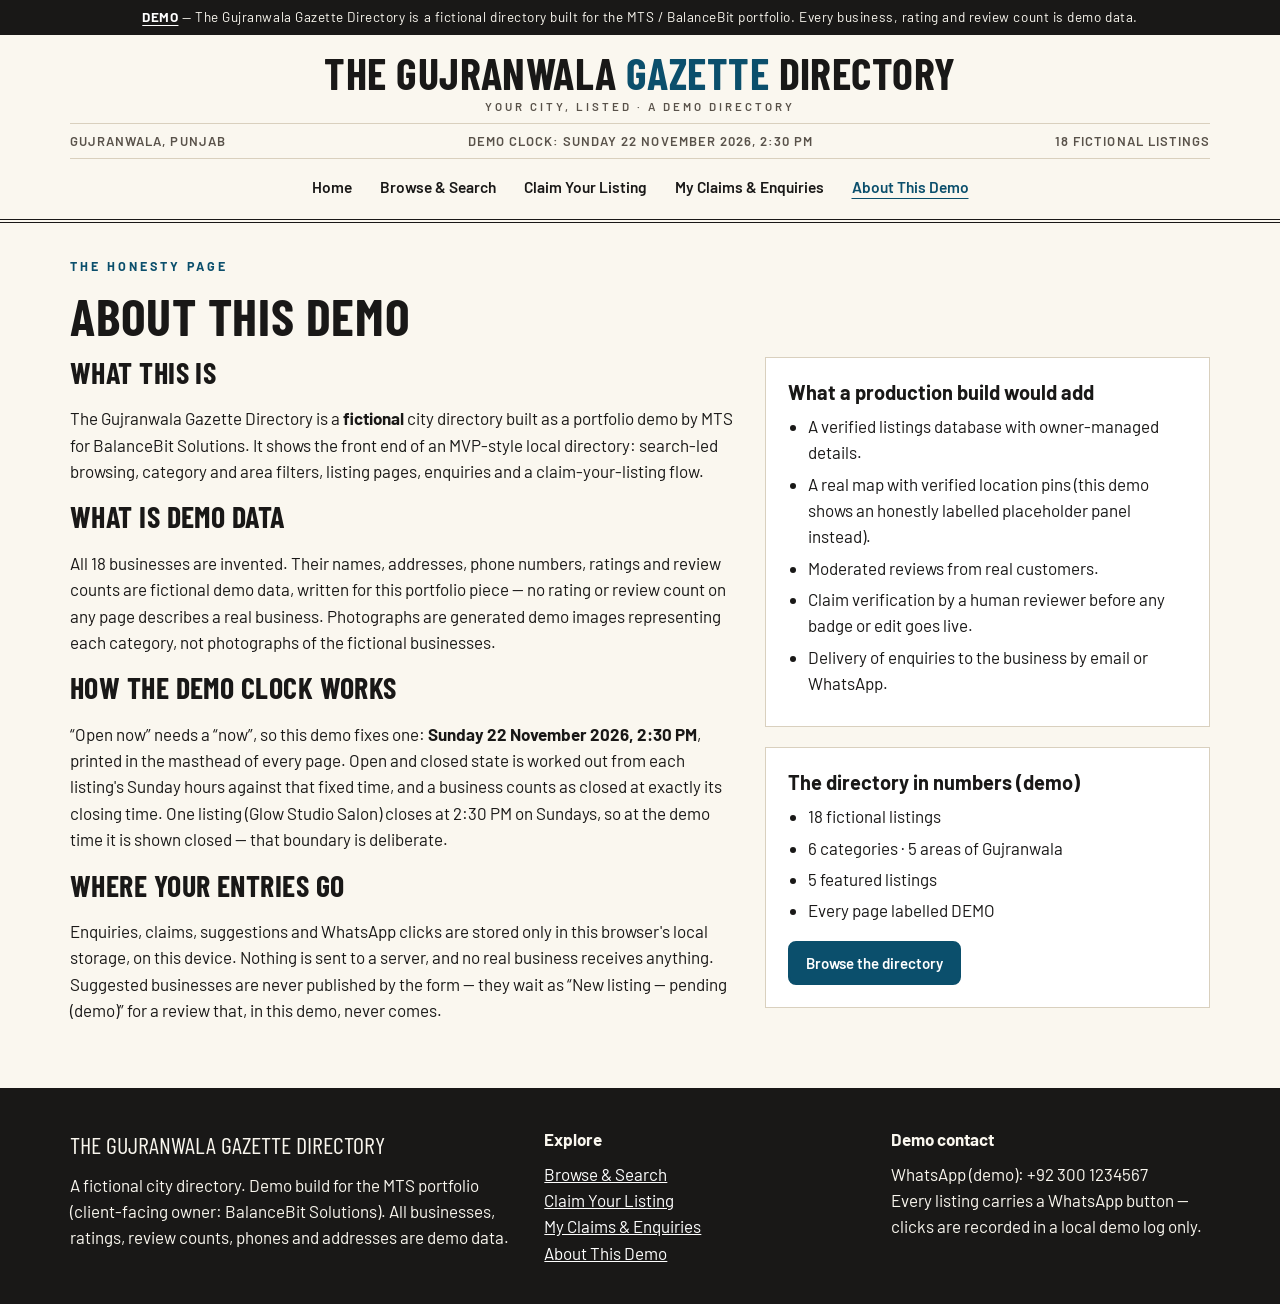
==== about.html @ 7ad53799 "Queue #11: Gujranwala Gazette Directory demo — 6 pages, 18 fictional listings, claim/enquiry flows, " ====
<!DOCTYPE html>
<html lang="en">
<head>
<meta charset="utf-8">
<meta name="viewport" content="width=device-width, initial-scale=1">
<title>About This Demo — Gujranwala Gazette Directory (Demo)</title>
<meta name="description" content="DEMO honesty page: what this fictional Gujranwala directory is, how its demo data, clock, claims and enquiries work, and what a production build would add.">
<link rel="icon" href="assets/favicon.svg" type="image/svg+xml">
<link rel="preconnect" href="https://fonts.googleapis.com">
<link rel="preconnect" href="https://fonts.gstatic.com" crossorigin>
<link href="https://fonts.googleapis.com/css2?family=Barlow+Condensed:wght@600;700&family=Barlow:wght@400;600;700&display=swap" rel="stylesheet">
<link rel="stylesheet" href="css/style.css">
</head>
<body>
<a class="skip" href="#main">Skip to content</a>
<div class="demo-bar"><strong>DEMO</strong> — The Gujranwala Gazette Directory is a fictional directory built for the MTS / BalanceBit portfolio. Every business, rating and review count is demo data.</div>
<header class="site"><div class="wrap">
  <div class="mast"><a class="logo" href="index.html">The Gujranwala <em>Gazette</em> Directory<small>Your city, listed · A demo directory</small></a></div>
  <div class="dateline"><span>Gujranwala, Punjab</span><span>Demo clock: <span data-clock></span></span><span>18 fictional listings</span></div>
  <nav class="main" aria-label="Main">
    <a href="index.html">Home</a>
    <a href="browse.html">Browse &amp; Search</a>
    <a href="claim.html">Claim Your Listing</a>
    <a href="mine.html" data-nav-mine>My Claims &amp; Enquiries</a>
    <a href="about.html" aria-current="page">About This Demo</a>
  </nav>
</div></header>
<main id="main"><section class="band" style="padding-top:34px"><div class="wrap">
  <p class="eyebrow">The honesty page</p>
  <h1 style="font-size:clamp(34px,4.6vw,52px)">About this demo</h1>
  <div class="cols">
    <div>
      <h2 style="font-size:30px">What this is</h2>
      <p>The Gujranwala Gazette Directory is a <strong>fictional</strong> city directory built as a portfolio demo by MTS for BalanceBit Solutions. It shows the front end of an MVP-style local directory: search-led browsing, category and area filters, listing pages, enquiries and a claim-your-listing flow.</p>
      <h2 style="font-size:30px">What is demo data</h2>
      <p>All 18 businesses are invented. Their names, addresses, phone numbers, ratings and review counts are fictional demo data, written for this portfolio piece — no rating or review count on any page describes a real business. Photographs are generated demo images representing each category, not photographs of the fictional businesses.</p>
      <h2 style="font-size:30px">How the demo clock works</h2>
      <p>“Open now” needs a “now”, so this demo fixes one: <strong><span data-clock></span></strong>, printed in the masthead of every page. Open and closed state is worked out from each listing's Sunday hours against that fixed time, and a business counts as closed at exactly its closing time. One listing (Glow Studio Salon) closes at 2:30 PM on Sundays, so at the demo time it is shown closed — that boundary is deliberate.</p>
      <h2 style="font-size:30px">Where your entries go</h2>
      <p>Enquiries, claims, suggestions and WhatsApp clicks are stored only in this browser's local storage, on this device. Nothing is sent to a server, and no real business receives anything. Suggested businesses are never published by the form — they wait as “New listing — pending (demo)” for a review that, in this demo, never comes.</p>
    </div>
    <div>
      <div class="panel">
        <h3>What a production build would add</h3>
        <ul>
          <li>A verified listings database with owner-managed details.</li>
          <li>A real map with verified location pins (this demo shows an honestly labelled placeholder panel instead).</li>
          <li>Moderated reviews from real customers.</li>
          <li>Claim verification by a human reviewer before any badge or edit goes live.</li>
          <li>Delivery of enquiries to the business by email or WhatsApp.</li>
        </ul>
      </div>
      <div class="panel" style="margin-top:20px">
        <h3>The directory in numbers (demo)</h3>
        <ul>
          <li>18 fictional listings</li>
          <li>6 categories · 5 areas of Gujranwala</li>
          <li>5 featured listings</li>
          <li>Every page labelled DEMO</li>
        </ul>
        <p style="margin-bottom:0"><a class="btn small" href="browse.html">Browse the directory</a></p>
      </div>
    </div>
  </div>
</div></section></main>
<footer class="site"><div class="wrap cols">
  <div><p style="font-family:var(--cond);font-size:24px;margin:0 0 8px;text-transform:uppercase">The Gujranwala Gazette Directory</p>
  <p style="margin:0">A fictional city directory. Demo build for the MTS portfolio (client-facing owner: BalanceBit Solutions). All businesses, ratings, review counts, phones and addresses are demo data.</p></div>
  <div><p style="font-weight:700;margin:0 0 8px">Explore</p>
  <p style="margin:0"><a href="browse.html">Browse &amp; Search</a><br><a href="claim.html">Claim Your Listing</a><br><a href="mine.html">My Claims &amp; Enquiries</a><br><a href="about.html">About This Demo</a></p></div>
  <div><p style="font-weight:700;margin:0 0 8px">Demo contact</p>
  <p style="margin:0">WhatsApp (demo): +92 300 1234567<br>Every listing carries a WhatsApp button — clicks are recorded in a local demo log only.</p></div>
</div></footer>
<script src="js/logic.js"></script>
<script src="js/site.js"></script>
</body>
</html>
---- css/style.css ----
/* Gujranwala Gazette Directory — "Clean Local, Gazette register".
   Tokens: newsprint paper #FAF7EF · black ink #191817 · civic teal-blue accent #0B4F6C ·
   band #EFE9DB · card #FFFFFF · muted #59524A · line #D9D0BE · error #B3261E (only extra hue). */
:root{
  --paper:#FAF7EF; --ink:#191817; --accent:#0B4F6C; --accent-dark:#083C53; --band:#EFE9DB;
  --muted:#59524A; --line:#D9D0BE; --err:#B3261E; --card:#FFFFFF;
  --cond:"Barlow Condensed",Arial,sans-serif; --sans:"Barlow",system-ui,sans-serif;
}
*{box-sizing:border-box}
html{scroll-behavior:smooth}
body{margin:0;background:var(--paper);color:var(--ink);font-family:var(--sans);font-size:17px;line-height:1.55}
img{max-width:100%;display:block}
a{color:var(--accent)}
:focus-visible{outline:3px solid var(--accent);outline-offset:2px}
.skip{position:absolute;left:-9999px;top:0;background:var(--ink);color:var(--paper);padding:10px 16px;z-index:50}
.skip:focus{left:8px;top:8px}
.wrap{max-width:1180px;margin:0 auto;padding:0 20px}
.hero-grid>*,.grid>*,.cols>*,.filters>*,.searchrow>*{min-width:0}
.demo-bar{background:var(--ink);color:var(--paper);text-align:center;font-size:13.5px;letter-spacing:.04em;padding:7px 12px}
.demo-bar strong{color:#fff;text-decoration:underline;text-underline-offset:3px}
/* Masthead — newspaper nameplate with double rules */
header.site{background:var(--paper);border-bottom:4px double var(--ink)}
.mast{padding:16px 0 10px;text-align:center;border-bottom:1px solid var(--line)}
.logo{font-family:var(--cond);font-weight:700;font-size:clamp(30px,5vw,44px);letter-spacing:.01em;color:var(--ink);text-decoration:none;line-height:1;text-transform:uppercase}
.logo em{color:var(--accent);font-style:normal}
.logo small{display:block;font-family:var(--sans);font-size:11.5px;letter-spacing:.26em;text-transform:uppercase;color:var(--muted);margin-top:5px;font-weight:600}
.dateline{display:flex;justify-content:space-between;gap:10px;flex-wrap:wrap;font-size:13px;font-weight:600;color:var(--muted);padding:7px 0;border-bottom:1px solid var(--line);text-transform:uppercase;letter-spacing:.08em}
nav.main{display:flex;gap:2px;flex-wrap:wrap;justify-content:center;padding:6px 0 10px}
nav.main a{color:var(--ink);text-decoration:none;padding:10px 13px;font-weight:600;font-size:15.5px;min-height:44px;display:inline-flex;align-items:center;border-radius:6px}
nav.main a[aria-current="page"]{color:var(--accent);text-decoration:underline;text-underline-offset:5px}
.btn{display:inline-flex;align-items:center;justify-content:center;gap:8px;background:var(--accent);color:#fff;border:2px solid var(--accent);
  font:600 16px var(--sans);padding:12px 22px;border-radius:8px;cursor:pointer;text-decoration:none;min-height:52px}
.btn:hover{background:var(--accent-dark);border-color:var(--accent-dark)}
.btn.ghost{background:transparent;color:var(--accent)}
.btn.ghost:hover{background:var(--band)}
.btn.small{min-height:44px;padding:8px 16px;font-size:15px}
.btn.wa{background:var(--ink);border-color:var(--ink);color:var(--paper)}
h1,h2{font-family:var(--cond);text-transform:uppercase;letter-spacing:.015em;line-height:1.05;margin:0 0 14px}
h1{font-size:clamp(40px,6vw,66px);font-weight:700}
h2{font-size:clamp(30px,3.8vw,44px);font-weight:700}
h3{font-size:20px;font-weight:700;margin:0 0 8px;line-height:1.25}
.eyebrow{letter-spacing:.24em;text-transform:uppercase;font-size:12.5px;font-weight:700;color:var(--accent);margin:0 0 12px}
.rule{border:0;border-top:3px solid var(--ink);margin:0}
section.band{padding:48px 0}
section.band.tint{background:var(--band)}
section.band.dark{background:var(--ink);color:var(--paper)}
section.band.dark .eyebrow{color:#fff}
section.band.dark p{color:var(--paper)}
section.band.dark .panel{color:var(--ink)}
section.band.dark .panel p{color:var(--ink)}
section.band.dark .panel .note{color:var(--muted)}
.hero-grid.detail{grid-template-columns:1.1fr .9fr}
.hero{padding:44px 0 8px}
.hero-grid{display:grid;grid-template-columns:1.05fr .95fr;gap:30px;align-items:start}
.hero p.lede{font-size:19px;max-width:34em}
.hero-img{width:100%;height:100%;min-height:300px;object-fit:cover;border:1px solid var(--ink);animation:drift 26s ease-in-out infinite alternate}
@keyframes drift{from{transform:scale(1)}to{transform:scale(1.05)}}
.hero-frame{overflow:hidden;border:1px solid var(--ink)}
.searchbox{background:var(--card);border:2px solid var(--ink);padding:18px;display:grid;gap:12px;margin-top:22px}
.searchrow{display:grid;grid-template-columns:1fr auto;gap:10px}
.hero-stats{display:flex;gap:26px;flex-wrap:wrap;margin-top:24px;border-top:1px solid var(--line);padding-top:16px}
.hero-stats div strong{display:block;font-family:var(--cond);font-size:30px;color:var(--accent);line-height:1}
.hero-stats div span{font-size:13.5px;color:var(--muted);font-weight:600}
.grid{display:grid;grid-template-columns:repeat(3,1fr);gap:22px}
.grid.two{grid-template-columns:repeat(2,1fr)}
.cat-tile{background:var(--card);border:1px solid var(--line);text-decoration:none;color:var(--ink);display:block}
.cat-tile img{width:100%;height:150px;object-fit:cover}
.cat-tile .tile-body{padding:14px 16px 16px}
.cat-tile .tile-num{font-family:var(--cond);color:var(--accent);font-size:15px;font-weight:700;letter-spacing:.14em}
.cat-tile h3{margin:2px 0 4px;font-family:var(--cond);text-transform:uppercase;font-size:24px;letter-spacing:.02em}
.cat-tile p{margin:0;color:var(--muted);font-size:15px}
.card{background:var(--card);border:1px solid var(--line);display:flex;flex-direction:column}
.card img{width:100%;height:190px;object-fit:cover}
.card-body{padding:16px 18px 18px;display:flex;flex-direction:column;gap:7px;flex:1}
.meta{display:flex;gap:7px;flex-wrap:wrap;font-size:13px;color:var(--muted);align-items:center}
.tag{border:1px solid var(--line);border-radius:999px;padding:2px 10px;background:var(--paper);color:var(--ink);font-weight:600}
.badge{display:inline-flex;align-items:center;gap:6px;font-size:12.5px;font-weight:700;letter-spacing:.06em;text-transform:uppercase;padding:3px 10px;border-radius:999px}
.badge.open{background:var(--accent);color:#fff}
.badge.closed{background:var(--paper);color:var(--muted);border:1px solid var(--muted)}
.badge.feat{background:var(--ink);color:var(--paper)}
.badge.pending{background:var(--band);color:var(--ink);border:1.5px solid var(--accent)}
.stars{color:var(--accent);font-weight:700;white-space:nowrap}
.card h3 a{color:var(--ink);text-decoration:none}
.card p{margin:0;color:var(--muted);font-size:15.5px}
.card-foot{margin-top:auto;display:flex;align-items:center;justify-content:space-between;gap:10px;padding-top:10px;flex-wrap:wrap}
.filters{background:var(--card);border:2px solid var(--ink);padding:18px 20px;display:grid;grid-template-columns:1.4fr 1fr 1fr .8fr 1fr;gap:14px;align-items:end}
label.flabel{display:block;font-weight:700;font-size:14px;margin-bottom:6px}
input[type="text"],input[type="email"],input[type="tel"],select,textarea{
  width:100%;font:400 16px var(--sans);padding:12px 14px;min-height:52px;border:1.5px solid var(--muted);
  border-radius:8px;background:#fff;color:var(--ink)}
textarea{min-height:96px}
.checkline{display:flex;gap:10px;align-items:center;min-height:52px;font-weight:600}
.checkline input{width:22px;height:22px;flex:none}
.count-line{font-weight:700;margin:18px 0 14px;font-size:18px}
.empty{border:2px dashed var(--accent);border-radius:10px;padding:28px;background:var(--card);text-align:center}
.cols{display:grid;grid-template-columns:1.5fr 1fr;gap:28px;align-items:start}
.panel{background:var(--card);border:1px solid var(--line);padding:22px}
.panel ul{margin:8px 0;padding-left:20px}
.panel li{margin:5px 0}
.mapbox{border:2px solid var(--ink);background:var(--band);padding:26px 20px;text-align:center}
.mapbox .pin{font-family:var(--cond);font-size:44px;color:var(--accent);line-height:1}
table.hours{width:100%;border-collapse:collapse}
table.hours td,table.hours th{padding:8px 10px;border-bottom:1px solid var(--line);text-align:left;font-size:15.5px}
table.hours tr.today td{font-weight:700;color:var(--accent);background:var(--paper)}
form.stack{display:grid;gap:16px}
.frow{display:grid;grid-template-columns:1fr 1fr;gap:14px}
.err{color:var(--err);font-size:14.5px;font-weight:600;margin:6px 0 0}
.err:empty{display:none}
.confirm{background:var(--card);border:2px solid var(--accent);padding:26px}
.confirm .ref{font-family:var(--cond);font-size:34px;color:var(--accent);font-weight:700;letter-spacing:.03em}
.record{background:var(--card);border:1px solid var(--line);padding:18px 20px;margin-bottom:14px}
.record h3{margin-bottom:4px}
.clock-note{background:var(--band);border:1px solid var(--line);padding:10px 14px;font-size:14.5px;font-weight:600}
.note{font-size:13.5px;color:var(--muted)}
footer.site{background:var(--ink);color:var(--paper);padding:38px 0;margin-top:0}
footer.site a{color:#fff}
footer.site .cols{grid-template-columns:1.4fr 1fr 1fr}
footer.site p{color:var(--paper)}
@media (max-width:1000px){ .filters{grid-template-columns:1fr 1fr 1fr} }
@media (max-width:900px){
  .grid,.grid.two{grid-template-columns:1fr 1fr}
  .hero-grid,.hero-grid.detail{grid-template-columns:1fr}
  .cols{grid-template-columns:1fr}
  footer.site .cols{grid-template-columns:1fr}
}
@media (max-width:560px){
  h1{font-size:36px}
  .grid,.grid.two{grid-template-columns:1fr}
  .filters,.frow,.searchrow{grid-template-columns:1fr}
  .dateline{font-size:12px}
  nav.main a{padding:9px 8px;font-size:14.5px}
  body{font-size:16px}
}
@media (prefers-reduced-motion: reduce){
  html{scroll-behavior:auto}
  .hero-img{animation:none}
  *{transition:none!important}
}
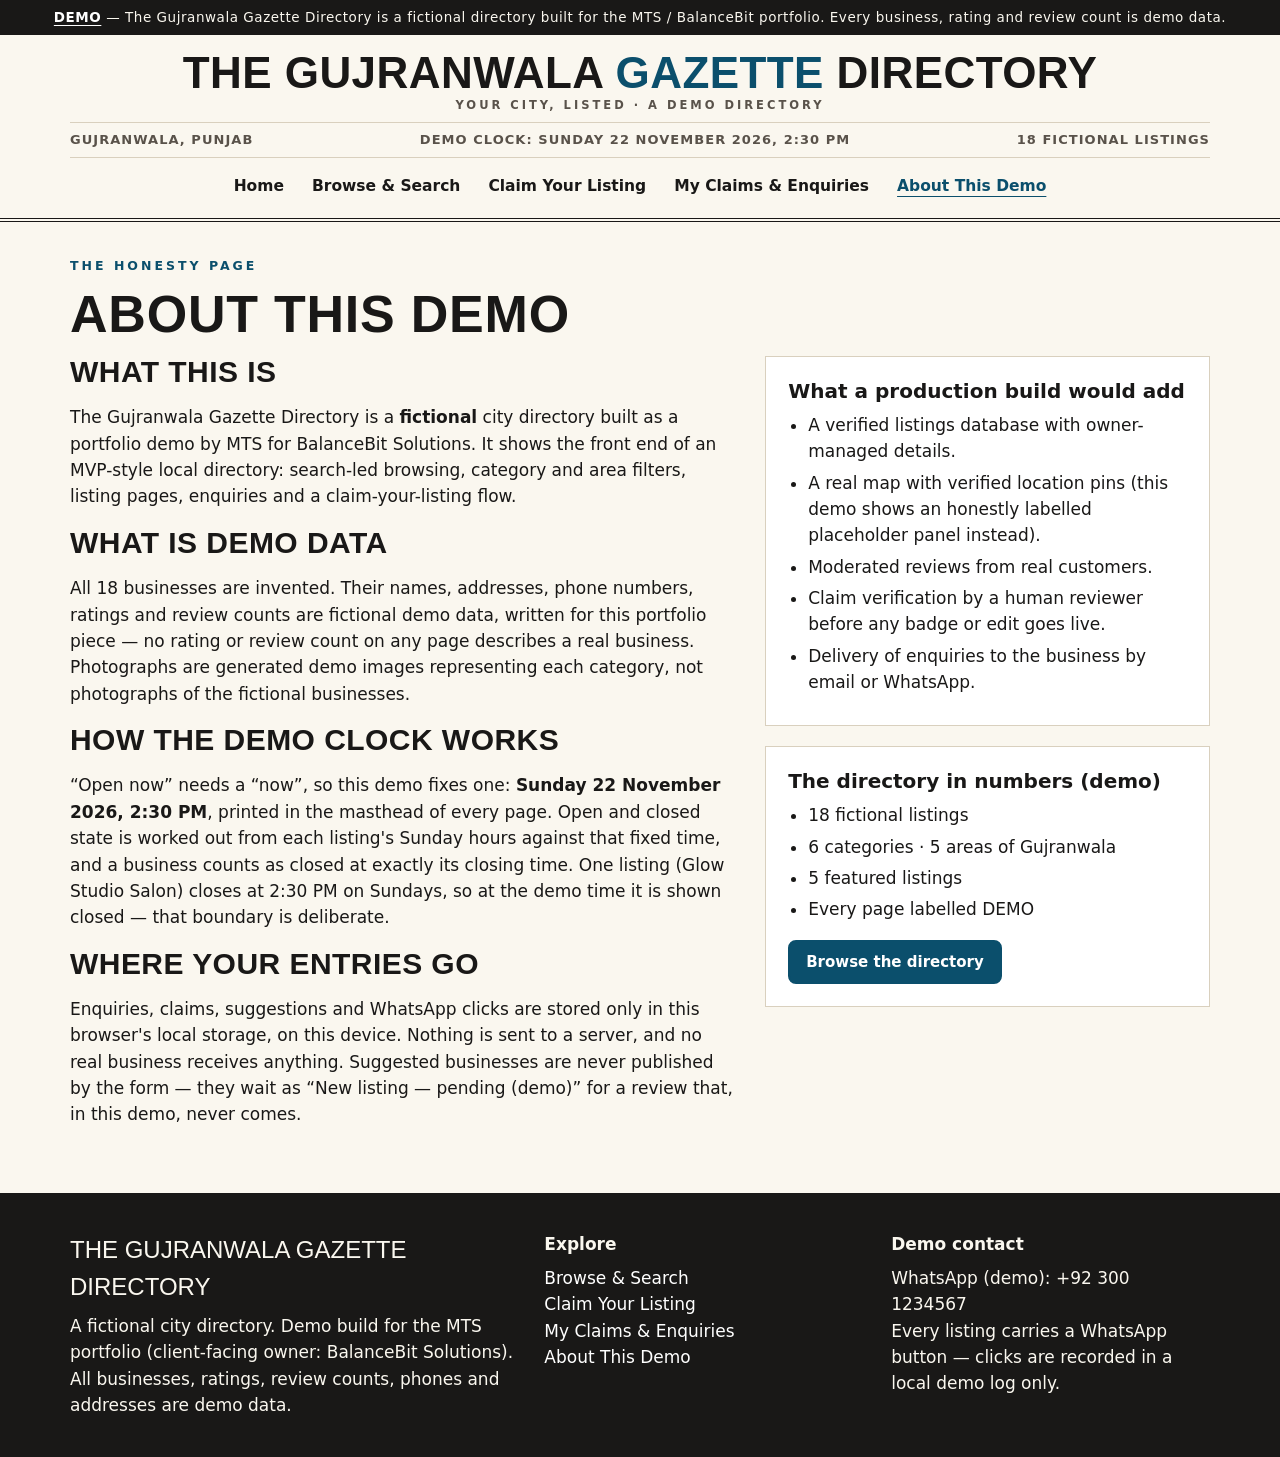
==== commit 26ce444b: "Premium upgrade batch 2026-11-22: audit fixes + premium ladder + static capture mode + self-hosted f" ====
--- a/about.html
+++ b/about.html
@@ -6,9 +6,9 @@
 <title>About This Demo — Gujranwala Gazette Directory (Demo)</title>
 <meta name="description" content="DEMO honesty page: what this fictional Gujranwala directory is, how its demo data, clock, claims and enquiries work, and what a production build would add.">
 <link rel="icon" href="assets/favicon.svg" type="image/svg+xml">
-<link rel="preconnect" href="https://fonts.googleapis.com">
-<link rel="preconnect" href="https://fonts.gstatic.com" crossorigin>
-<link href="https://fonts.googleapis.com/css2?family=Barlow+Condensed:wght@600;700&family=Barlow:wght@400;600;700&display=swap" rel="stylesheet">
+
+
+<link rel="stylesheet" href="assets/fonts/fonts.css">
 <link rel="stylesheet" href="css/style.css">
 </head>
 <body>
@@ -17,7 +17,8 @@
 <header class="site"><div class="wrap">
   <div class="mast"><a class="logo" href="index.html">The Gujranwala <em>Gazette</em> Directory<small>Your city, listed · A demo directory</small></a></div>
   <div class="dateline"><span>Gujranwala, Punjab</span><span>Demo clock: <span data-clock></span></span><span>18 fictional listings</span></div>
-  <nav class="main" aria-label="Main">
+  <button class="nav-toggle" type="button" aria-expanded="false" aria-controls="main-nav" aria-label="Open menu"><svg viewBox="0 0 24 24" width="20" height="20" fill="none" stroke="currentColor" stroke-width="2.2" stroke-linecap="round" aria-hidden="true"><path d="M4 7h16M4 12h16M4 17h16"/></svg>Menu</button>
+  <nav class="main" id="main-nav" aria-label="Main">
     <a href="index.html">Home</a>
     <a href="browse.html">Browse &amp; Search</a>
     <a href="claim.html">Claim Your Listing</a>
--- a/assets/fonts/fonts.css
+++ b/assets/fonts/fonts.css
@@ -0,0 +1,93 @@
+/* Self-hosted webfonts (Google Fonts, OFL) — downloaded 2026-11-22.
+   Replaces the fonts.googleapis.com stylesheet so the design renders
+   identically with or without external network access. */
+/* latin */
+@font-face {
+  font-family: 'Barlow';
+  font-style: normal;
+  font-weight: 400;
+  font-display: swap;
+  src: url(./barlow-normal-latin-3cfec04e.woff2) format('woff2');
+  unicode-range: U+0000-00FF, U+0131, U+0152-0153, U+02BB-02BC, U+02C6, U+02DA, U+02DC, U+0304, U+0308, U+0329, U+2000-206F, U+20AC, U+2122, U+2191, U+2193, U+2212, U+2215, U+FEFF, U+FFFD;
+}
+/* latin-ext */
+@font-face {
+  font-family: 'Barlow';
+  font-style: normal;
+  font-weight: 400;
+  font-display: swap;
+  src: url(./barlow-normal-latin-ext-133bced6.woff2) format('woff2');
+  unicode-range: U+0100-02BA, U+02BD-02C5, U+02C7-02CC, U+02CE-02D7, U+02DD-02FF, U+0304, U+0308, U+0329, U+1D00-1DBF, U+1E00-1E9F, U+1EF2-1EFF, U+2020, U+20A0-20AB, U+20AD-20C4, U+2113, U+2C60-2C7F, U+A720-A7FF;
+}
+/* latin */
+@font-face {
+  font-family: 'Barlow';
+  font-style: normal;
+  font-weight: 600;
+  font-display: swap;
+  src: url(./barlow-normal-latin-8739727e.woff2) format('woff2');
+  unicode-range: U+0000-00FF, U+0131, U+0152-0153, U+02BB-02BC, U+02C6, U+02DA, U+02DC, U+0304, U+0308, U+0329, U+2000-206F, U+20AC, U+2122, U+2191, U+2193, U+2212, U+2215, U+FEFF, U+FFFD;
+}
+/* latin-ext */
+@font-face {
+  font-family: 'Barlow';
+  font-style: normal;
+  font-weight: 600;
+  font-display: swap;
+  src: url(./barlow-normal-latin-ext-82b5af4b.woff2) format('woff2');
+  unicode-range: U+0100-02BA, U+02BD-02C5, U+02C7-02CC, U+02CE-02D7, U+02DD-02FF, U+0304, U+0308, U+0329, U+1D00-1DBF, U+1E00-1E9F, U+1EF2-1EFF, U+2020, U+20A0-20AB, U+20AD-20C4, U+2113, U+2C60-2C7F, U+A720-A7FF;
+}
+/* latin */
+@font-face {
+  font-family: 'Barlow';
+  font-style: normal;
+  font-weight: 700;
+  font-display: swap;
+  src: url(./barlow-normal-latin-5cfda61d.woff2) format('woff2');
+  unicode-range: U+0000-00FF, U+0131, U+0152-0153, U+02BB-02BC, U+02C6, U+02DA, U+02DC, U+0304, U+0308, U+0329, U+2000-206F, U+20AC, U+2122, U+2191, U+2193, U+2212, U+2215, U+FEFF, U+FFFD;
+}
+/* latin-ext */
+@font-face {
+  font-family: 'Barlow';
+  font-style: normal;
+  font-weight: 700;
+  font-display: swap;
+  src: url(./barlow-normal-latin-ext-f87323f4.woff2) format('woff2');
+  unicode-range: U+0100-02BA, U+02BD-02C5, U+02C7-02CC, U+02CE-02D7, U+02DD-02FF, U+0304, U+0308, U+0329, U+1D00-1DBF, U+1E00-1E9F, U+1EF2-1EFF, U+2020, U+20A0-20AB, U+20AD-20C4, U+2113, U+2C60-2C7F, U+A720-A7FF;
+}
+/* latin */
+@font-face {
+  font-family: 'Barlow Condensed';
+  font-style: normal;
+  font-weight: 600;
+  font-display: swap;
+  src: url(./barlow-condensed-normal-latin-b576192e.woff2) format('woff2');
+  unicode-range: U+0000-00FF, U+0131, U+0152-0153, U+02BB-02BC, U+02C6, U+02DA, U+02DC, U+0304, U+0308, U+0329, U+2000-206F, U+20AC, U+2122, U+2191, U+2193, U+2212, U+2215, U+FEFF, U+FFFD;
+}
+/* latin-ext */
+@font-face {
+  font-family: 'Barlow Condensed';
+  font-style: normal;
+  font-weight: 600;
+  font-display: swap;
+  src: url(./barlow-condensed-normal-latin-ext-93cdc074.woff2) format('woff2');
+  unicode-range: U+0100-02BA, U+02BD-02C5, U+02C7-02CC, U+02CE-02D7, U+02DD-02FF, U+0304, U+0308, U+0329, U+1D00-1DBF, U+1E00-1E9F, U+1EF2-1EFF, U+2020, U+20A0-20AB, U+20AD-20C4, U+2113, U+2C60-2C7F, U+A720-A7FF;
+}
+/* latin */
+@font-face {
+  font-family: 'Barlow Condensed';
+  font-style: normal;
+  font-weight: 700;
+  font-display: swap;
+  src: url(./barlow-condensed-normal-latin-f60870fc.woff2) format('woff2');
+  unicode-range: U+0000-00FF, U+0131, U+0152-0153, U+02BB-02BC, U+02C6, U+02DA, U+02DC, U+0304, U+0308, U+0329, U+2000-206F, U+20AC, U+2122, U+2191, U+2193, U+2212, U+2215, U+FEFF, U+FFFD;
+}
+/* latin-ext */
+@font-face {
+  font-family: 'Barlow Condensed';
+  font-style: normal;
+  font-weight: 700;
+  font-display: swap;
+  src: url(./barlow-condensed-normal-latin-ext-aaa351bc.woff2) format('woff2');
+  unicode-range: U+0100-02BA, U+02BD-02C5, U+02C7-02CC, U+02CE-02D7, U+02DD-02FF, U+0304, U+0308, U+0329, U+1D00-1DBF, U+1E00-1E9F, U+1EF2-1EFF, U+2020, U+20A0-20AB, U+20AD-20C4, U+2113, U+2C60-2C7F, U+A720-A7FF;
+}
--- a/css/style.css
+++ b/css/style.css
@@ -10,7 +10,7 @@
 html{scroll-behavior:smooth}
 body{margin:0;background:var(--paper);color:var(--ink);font-family:var(--sans);font-size:17px;line-height:1.55}
 img{max-width:100%;display:block}
-a{color:var(--accent)}
+a{color:var(--accent);text-decoration:none}
 :focus-visible{outline:3px solid var(--accent);outline-offset:2px}
 .skip{position:absolute;left:-9999px;top:0;background:var(--ink);color:var(--paper);padding:10px 16px;z-index:50}
 .skip:focus{left:8px;top:8px}
@@ -28,6 +28,24 @@
 nav.main{display:flex;gap:2px;flex-wrap:wrap;justify-content:center;padding:6px 0 10px}
 nav.main a{color:var(--ink);text-decoration:none;padding:10px 13px;font-weight:600;font-size:15.5px;min-height:44px;display:inline-flex;align-items:center;border-radius:6px}
 nav.main a[aria-current="page"]{color:var(--accent);text-decoration:underline;text-underline-offset:5px}
+.nav-toggle{display:none}
+/* Round-2 fix (LD-1): real mobile menu at <=768px — compressed masthead + dateline,
+   nav collapses behind a full-width Menu strip in the Gazette's own rule-and-ink idiom. */
+@media (max-width:768px){
+  .mast{padding:10px 0 8px}
+  .nav-toggle{display:flex;align-items:center;justify-content:center;gap:9px;width:100%;min-height:48px;padding:8px 0;background:transparent;border:none;border-bottom:1px solid var(--line);color:var(--ink);font:700 14.5px var(--sans);letter-spacing:.14em;text-transform:uppercase;cursor:pointer}
+  .nav-toggle svg{flex:none}
+  nav.main{display:none}
+  nav.main.open{display:flex;flex-direction:column;align-items:stretch;flex-wrap:nowrap;padding:2px 0 6px}
+  nav.main.open a{justify-content:flex-start;border-top:1px solid var(--line);border-radius:0}
+  nav.main.open a:first-child{border-top:none}
+}
+@media (max-width:560px){
+  .logo{font-size:26px}
+  .logo small{letter-spacing:.18em}
+  .dateline{justify-content:center;text-align:center}
+  .dateline span:last-child{display:none}
+}
 .btn{display:inline-flex;align-items:center;justify-content:center;gap:8px;background:var(--accent);color:#fff;border:2px solid var(--accent);
   font:600 16px var(--sans);padding:12px 22px;border-radius:8px;cursor:pointer;text-decoration:none;min-height:52px}
 .btn:hover{background:var(--accent-dark);border-color:var(--accent-dark)}
@@ -136,3 +154,60 @@
   .hero-img{animation:none}
   *{transition:none!important}
 }
+
+/* ===== PREMIUM LAYER (2026-11-22) — editorial magazine treatment.
+   P7: cross-document View Transitions where supported, instant navigation elsewhere. */
+@view-transition{navigation:auto}
+::view-transition-old(root),::view-transition-new(root){animation-duration:.4s}
+/* Micro-interactions (P7): cards/tiles lift in the site's own system */
+.card,.cat-tile{transition:transform .25s ease,box-shadow .25s ease,border-color .25s ease}
+.card:hover,.cat-tile:hover{transform:translateY(-3px);box-shadow:0 10px 24px rgba(25,24,23,.13);border-color:var(--accent)}
+.btn{transition:background .22s ease,border-color .22s ease,color .22s ease}
+.btn:active{transform:translateY(1px)}
+nav.main a{transition:background .2s ease,color .2s ease}
+nav.main a:hover{background:var(--band)}
+/* Rating as DISPLAY TYPE (Infatuation pattern): the numeral is the design element */
+.rating-row{display:flex;align-items:center;gap:12px;margin:2px 0}
+.rating-big{font-family:var(--cond);font-weight:700;font-size:52px;line-height:.9;color:var(--accent);letter-spacing:-.01em}
+.rating-side{font-size:13px;color:var(--muted);font-weight:600;line-height:1.35}
+.rating-side .stars{font-size:15px}
+/* Written mini-review: the listing's own Gazette note (existing blurb), set as editorial copy */
+.mini-review{border-left:3px solid var(--accent);padding:2px 0 2px 12px;margin:2px 0}
+.mini-review .mr-label{display:block;font-size:11.5px;font-weight:700;letter-spacing:.16em;text-transform:uppercase;color:var(--accent);margin-bottom:3px}
+.mini-review p{font-size:15.5px;color:var(--ink);font-style:italic}
+/* Listing hero: rating numeral at display scale */
+span[data-stars]{font-family:var(--cond);font-size:38px;line-height:1;letter-spacing:.01em}
+/* Houzz-pattern trust panel — every row computed from the listing's OWN demo record */
+.trust-panel .trust-rating{display:flex;align-items:baseline;gap:12px;border-bottom:1px solid var(--line);padding-bottom:12px;margin-bottom:6px}
+.trust-panel .trust-rating .rating-big{font-size:64px}
+.trust-rows{margin:0}
+.trust-rows div{display:flex;justify-content:space-between;gap:14px;padding:8px 0;border-bottom:1px solid var(--line);font-size:15px}
+.trust-rows div:last-child{border-bottom:none}
+.trust-rows dt{color:var(--muted);font-weight:600}
+.trust-rows dd{margin:0;font-weight:700;text-align:right}
+/* Editorial photo strip (index): the six category photographs as a magazine strip.
+   No-JS / reduced-motion: a plain horizontally scrollable strip — complete as-is.
+   With the premium JS layer it becomes the page's ONE scrubbed scroll scene (P3). */
+.photo-strip-band{padding:34px 0 6px}
+.photo-strip-head{display:flex;justify-content:space-between;align-items:baseline;gap:16px;flex-wrap:wrap}
+.photo-strip{overflow-x:auto;scrollbar-width:thin;padding-bottom:8px}
+.photo-strip-inner{display:flex;gap:14px;width:max-content}
+.strip-item{width:300px;flex:none}
+.strip-item img{width:300px;height:190px;object-fit:cover;border:1px solid var(--ink)}
+.strip-item figcaption{font-size:13.5px;font-weight:600;color:var(--muted);padding-top:6px}
+.strip-item figcaption strong{font-family:var(--cond);text-transform:uppercase;letter-spacing:.06em;color:var(--ink);font-size:15px;display:block}
+html.premium-motion .photo-strip{overflow:hidden}
+/* Browse: result count as display type (numeral tweened by browse.js — vanilla, see fragment) */
+.count-display{display:flex;align-items:baseline;gap:14px;margin:20px 0 0}
+.count-display .cd-num{font-family:var(--cond);font-weight:700;font-size:64px;line-height:.9;color:var(--accent)}
+.count-display .cd-label{font-size:13px;font-weight:700;letter-spacing:.16em;text-transform:uppercase;color:var(--muted)}
+/* Hero headline masked line-rise (initial state set by JS only — no-JS page is complete) */
+.line-mask{display:block;overflow:hidden}
+.line-inner{display:block}
+@media (max-width:560px){
+  .rating-big{font-size:44px}
+  .trust-panel .trust-rating .rating-big{font-size:54px}
+  .count-display .cd-num{font-size:50px}
+  .strip-item,.strip-item img{width:240px}
+  .strip-item img{height:150px}
+}
